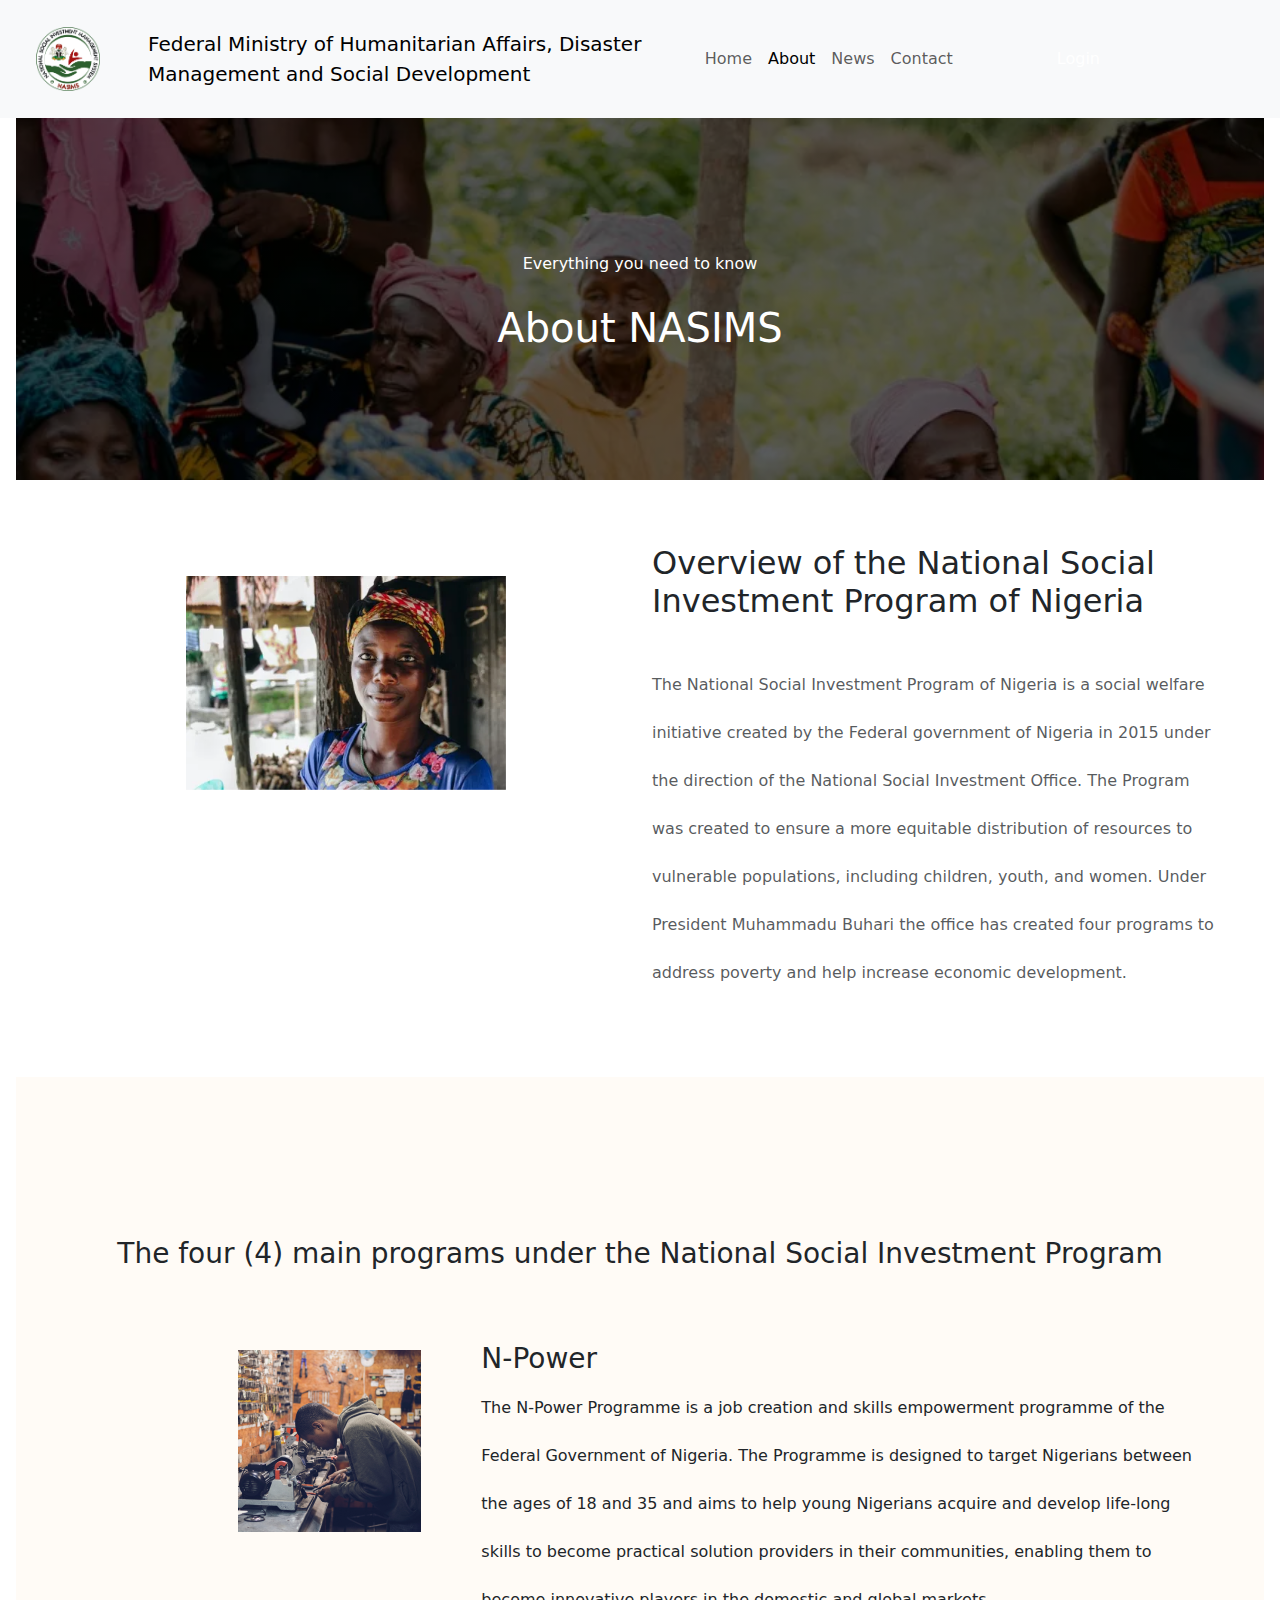
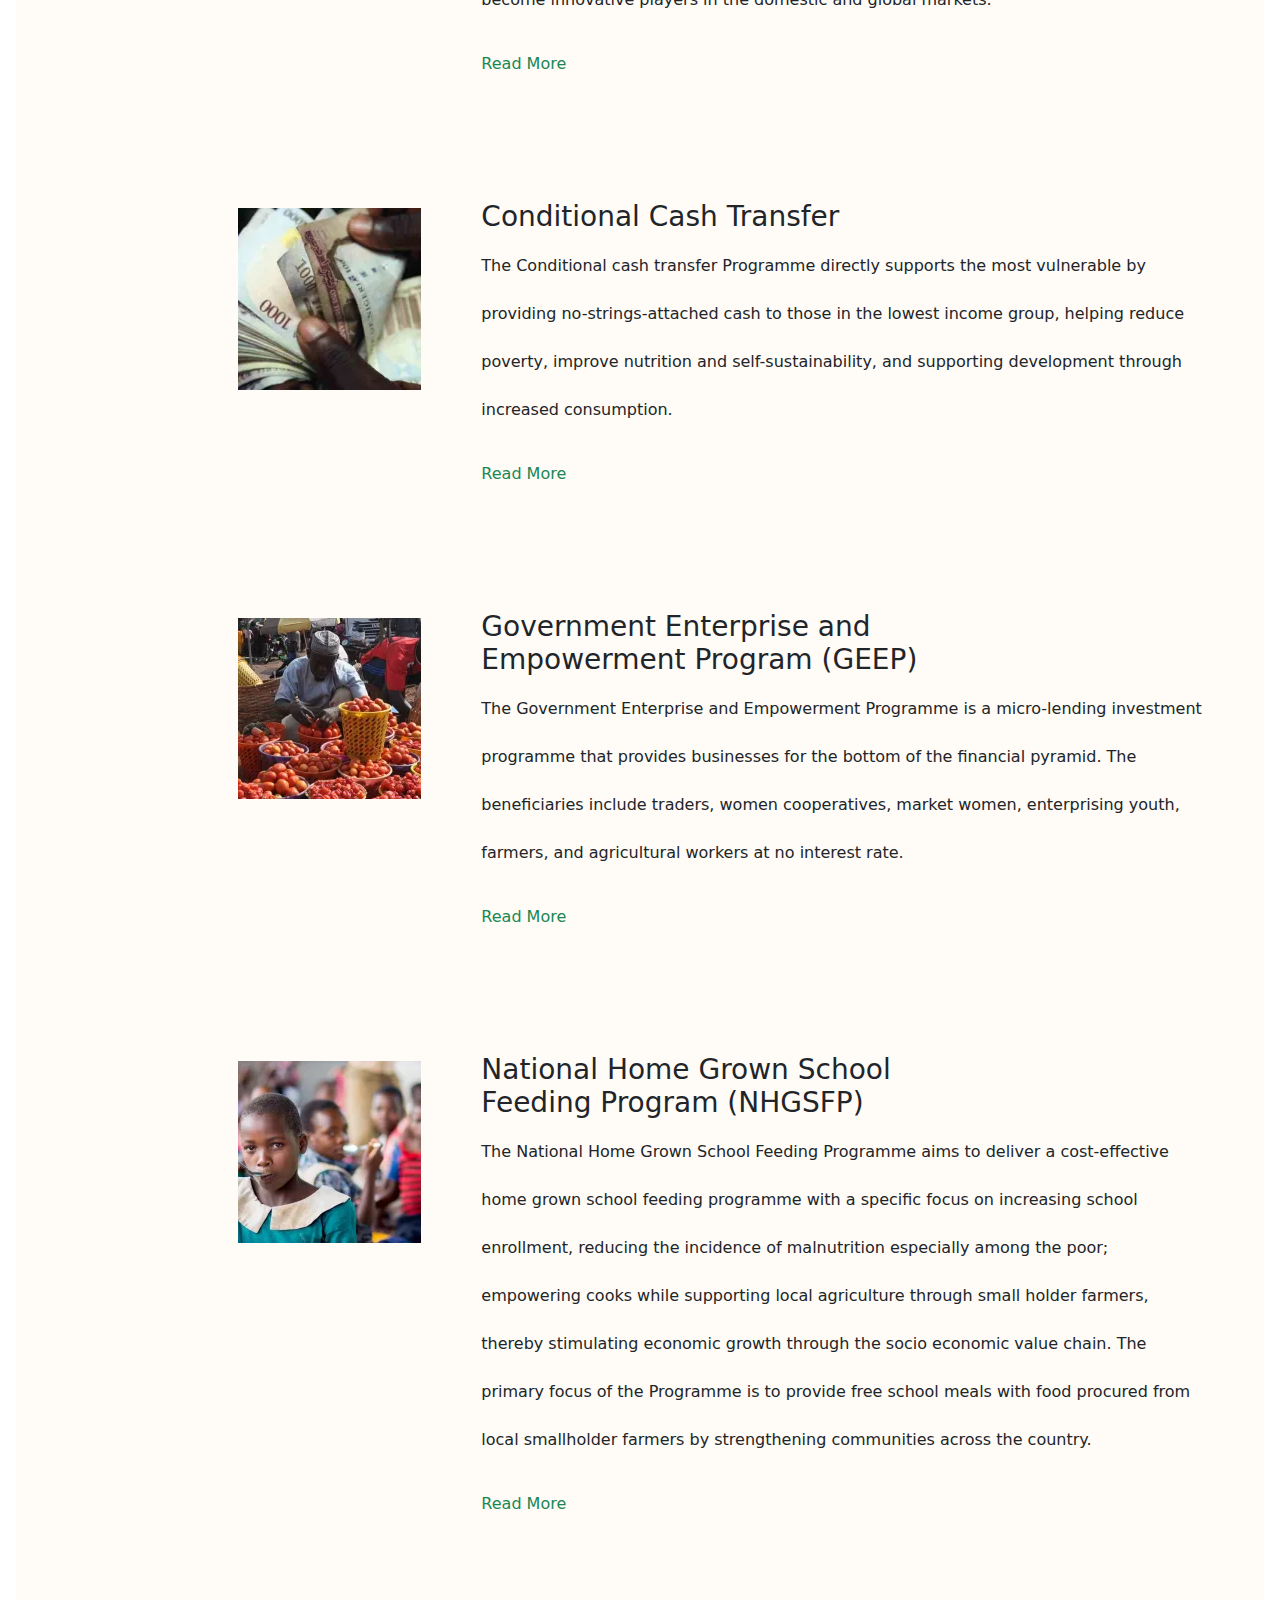
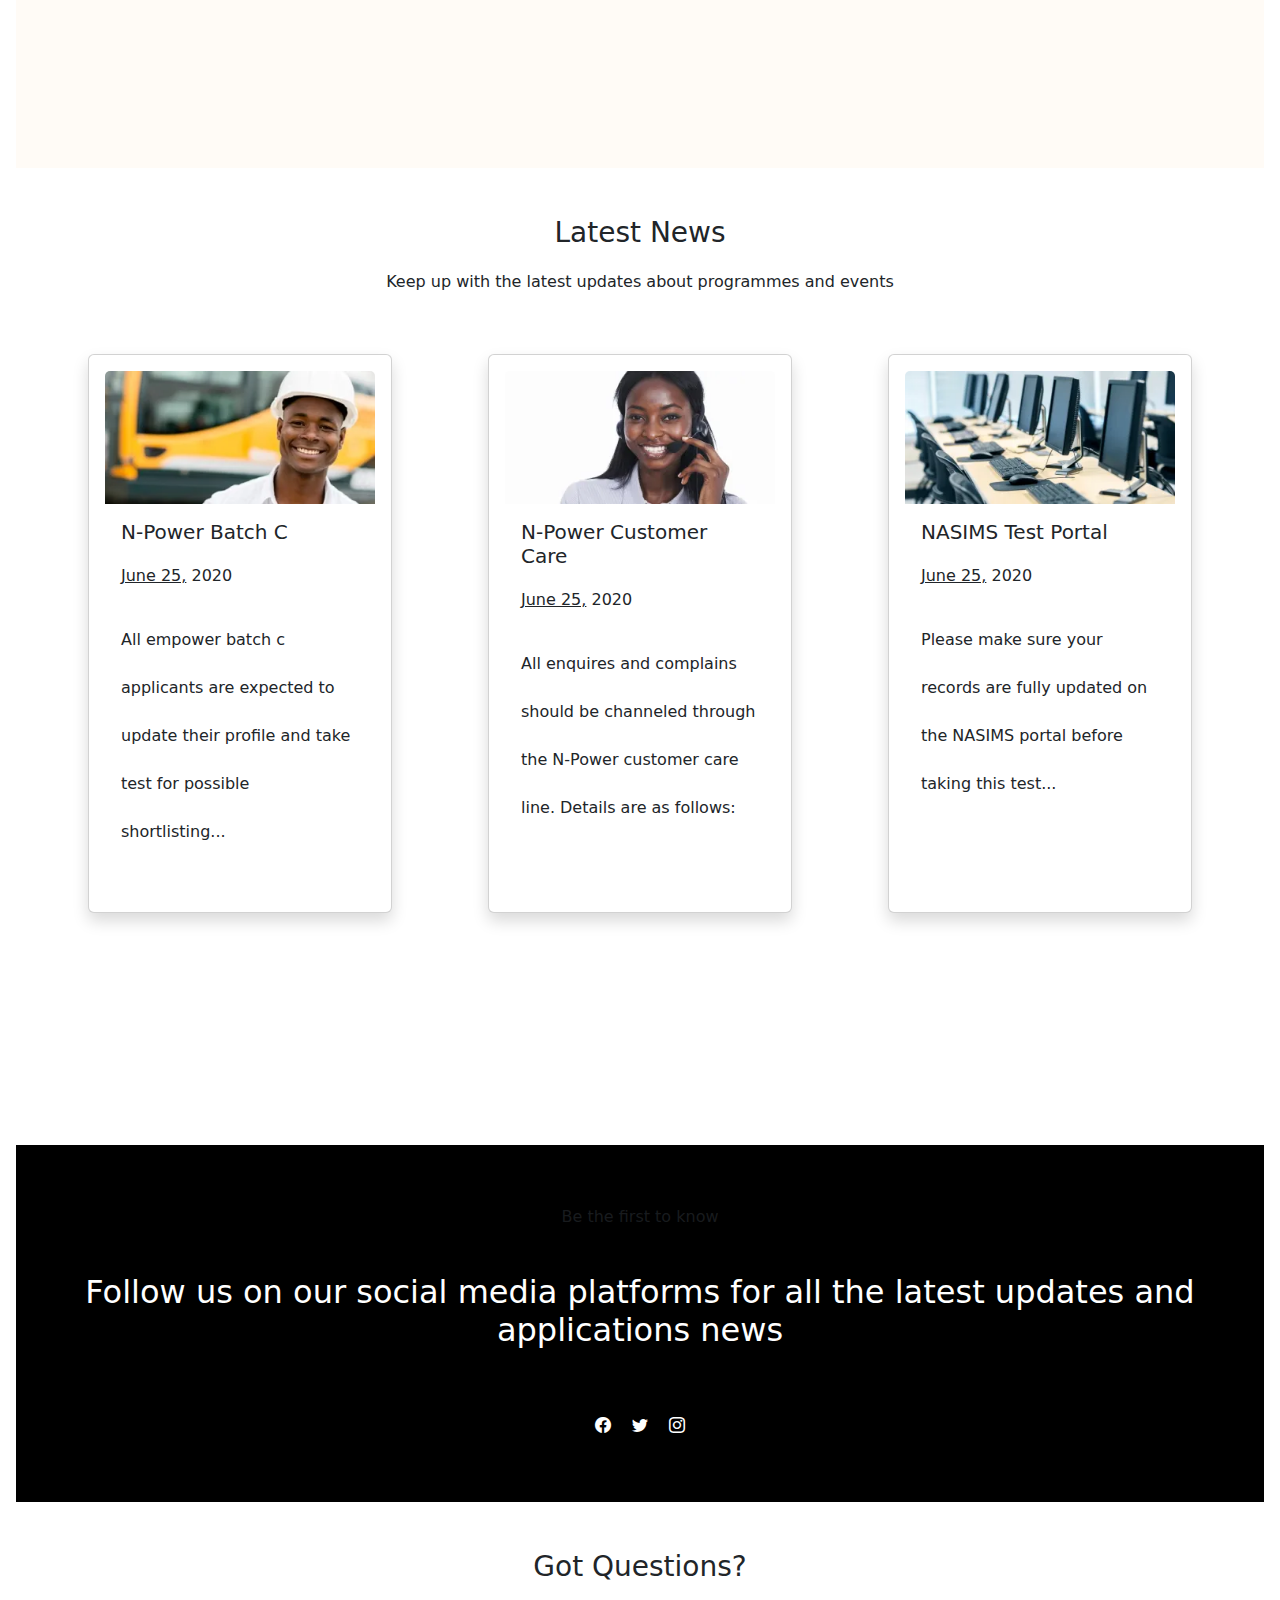
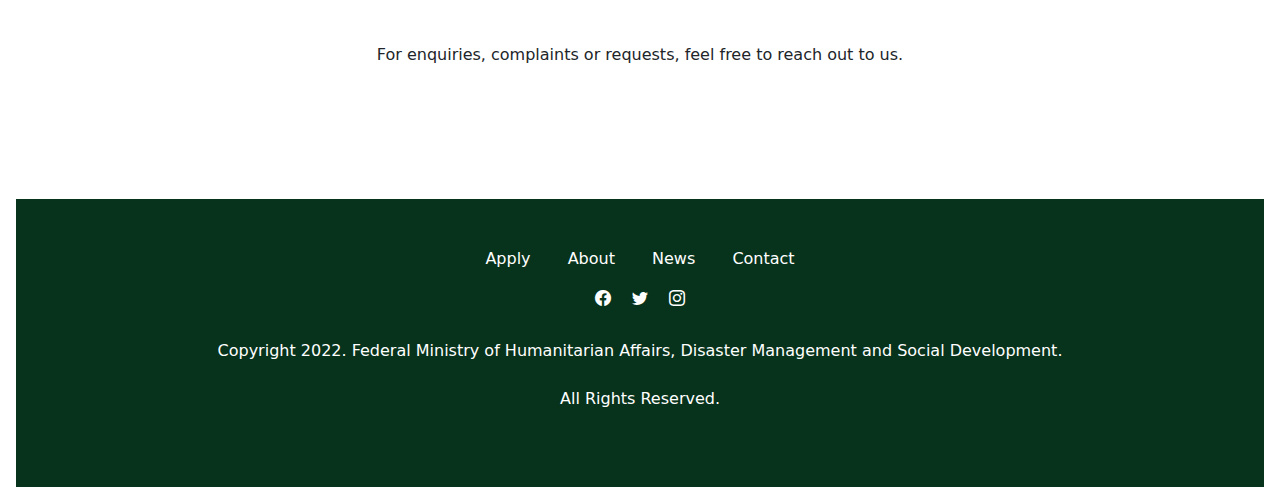
==== about.html @ 22cd4579 "Upated mobile and Desktop" ====
<html lang="en">
  <head>
    <meta charset="UTF-8" />
    <meta http-equiv="X-UA-Compatible" content="IE=edge" />
    <meta name="viewport" content="width=device-width, initial-scale=1.0" />
    <title>Home - NASIMS</title>
    <link
      rel="stylesheet"
      href="https://cdn.jsdelivr.net/npm/bootstrap@5.2.1/dist/css/bootstrap.min.css"
    />
    <link rel="icon" href="/favicon.ico" />
    <link
      rel="stylesheet"
      href="https://cdn.jsdelivr.net/npm/bootstrap-icons@1.9.1/font/bootstrap-icons.css"
    />
    <link rel="stylesheet" href="/style.css" />
  </head>

  <body>
    <!-- Navbar -->

    <nav class="navbar fixed-top navbar-expand-lg bg-light p-4">
      <div class="container-fluid">
        <img src="/Photos/logo.png" alt="logo" style="width: 4rem" />
        <a class="navbar-brand d-none d-lg-block ms-5" href="#"
          >Federal Ministry of Humanitarian Affairs, Disaster <br />
          Management and Social Development</a
        >
        <button
          class="navbar-toggler"
          type="button"
          data-bs-toggle="collapse"
          data-bs-target="#navbarNavAltMarkup"
          aria-controls="navbarNavAltMarkup"
          aria-expanded="false"
          aria-label="Toggle navigation"
        >
          <span class="navbar-toggler-icon"></span>
        </button>
        <div
          class="collapse navbar-collapse justify-content-end me-5"
          id="navbarNavAltMarkup"
        >
          <div class="navbar-nav text-center">
            <a class="nav-link mt-2" aria-current="page" href="/index.html"
              >Home</a
            >
            <a class="nav-link mt-2 active" href="#">About</a>
            <a class="nav-link mt-2" href="/News.html">News</a>
            <a class="nav-link mt-2" href="/Contact.html">Contact</a>
            <a
              class="nav-link btn btn-success text-white py-3 px-5 mx-5"
              href="#"
              >Login</a
            >
          </div>
        </div>
      </div>
    </nav>

    <section id="aboutpagetop">
      <p>Everything you need to know</p>
      <h1>About NASIMS</h1>
    </section>

    <section class="row my-5 px-5">
      <div class="text-center p-5 col-12 col-lg-6">
        <img src="/Photos/about2.jpg" alt="" style="width: 20rem" />
      </div>
      <div class="text-center col-12 col-lg-6 text-lg-start">
        <h2 class="py-3">
          Overview of the National Social Investment Program of Nigeria
        </h2>
        <p class="py-3 text-muted">
          The National Social Investment Program of Nigeria is a social welfare
          initiative created by the Federal government of Nigeria in 2015 under
          the direction of the National Social Investment Office. The Program
          was created to ensure a more equitable distribution of resources to
          vulnerable populations, including children, youth, and women. Under
          President Muhammadu Buhari the office has created four programs to
          address poverty and help increase economic development.
        </p>
      </div>
    </section>

    <article id="programs-artice">
      <h3 class="text-center px-3">
        The four (4) main programs under the National Social Investment Program
      </h3>
      <div class="p-3">
        <div class="row py-5">
          <div
            class="text-center ps-5 pt-2 text-md-start text-lg-end col-12 col-lg-4"
          >
            <img src="/Photos/npower.380eac3.png" alt="" />
          </div>
          <div
            class="text-center px-5 col-12 text-md-start col-lg-8 text-lg-start"
          >
            <h3>N-Power</h3>
            <p>
              The N-Power Programme is a job creation and skills empowerment
              programme of the Federal Government of Nigeria. The Programme is
              designed to target Nigerians between the ages of 18 and 35 and
              aims to help young Nigerians acquire and develop life-long skills
              to become practical solution providers in their communities,
              enabling them to become innovative players in the domestic and
              global markets.
            </p>
            <p>
              <a href="#" class="text-success text-decoration-none"
                >Read More</a
              >
            </p>
          </div>
        </div>

        <!-- SECOND -->
        <div class="row py-5">
          <div
            class="text-center ps-5 pt-2 text-md-start text-lg-end col-12 col-lg-4"
          >
            <img src="/Photos/cct.b6c84eb.png" alt="" />
          </div>
          <div
            class="text-center px-5 col-12 text-md-start col-lg-8 text-lg-start"
          >
            <h3>Conditional Cash Transfer</h3>
            <p>
              The Conditional cash transfer Programme directly supports the most
              vulnerable by providing no-strings-attached cash to those in the
              lowest income group, helping reduce poverty, improve nutrition and
              self-sustainability, and supporting development through increased
              consumption.
            </p>
            <p>
              <a href="#" class="text-success text-decoration-none"
                >Read More</a
              >
            </p>
          </div>
        </div>

        <!-- THIRD -->
        <div class="row py-5">
          <div
            class="text-center ps-5 pt-2 text-md-start text-lg-end col-12 col-lg-4"
          >
            <img src="/Photos/geep.065fda1.webp" alt="" />
          </div>
          <div
            class="text-center px-5 col-12 text-md-start col-lg-8 text-lg-start"
          >
            <h3>
              Government Enterprise and <br />
              Empowerment Program (GEEP)
            </h3>
            <p>
              The Government Enterprise and Empowerment Programme is a
              micro-lending investment programme that provides businesses for
              the bottom of the financial pyramid. The beneficiaries include
              traders, women cooperatives, market women, enterprising youth,
              farmers, and agricultural workers at no interest rate.
            </p>
            <p>
              <a href="#" class="text-success text-decoration-none"
                >Read More</a
              >
            </p>
          </div>
        </div>
        <!-- FOURTH -->
        <div class="row py-5">
          <div
            class="text-center ps-5 pt-2 text-md-start text-lg-end col-12 col-lg-4"
          >
            <img src="/Photos/hgsf.12c6fa3.webp" alt="" />
          </div>
          <div
            class="text-center px-5 col-12 text-md-start col-lg-8 text-lg-start"
          >
            <h3>
              National Home Grown School <br />
              Feeding Program (NHGSFP)
            </h3>
            <p>
              The National Home Grown School Feeding Programme aims to deliver a
              cost-effective home grown school feeding programme with a specific
              focus on increasing school enrollment, reducing the incidence of
              malnutrition especially among the poor; empowering cooks while
              supporting local agriculture through small holder farmers, thereby
              stimulating economic growth through the socio economic value
              chain. The primary focus of the Programme is to provide free
              school meals with food procured from local smallholder farmers by
              strengthening communities across the country.
            </p>
            <p>
              <a href="#" class="text-success text-decoration-none"
                >Read More</a
              >
            </p>
          </div>
        </div>
      </div>
    </article>

    <!-- All the footer -->

    <section class="mt-5 mx-5">
      <h3 class="text-center">Latest News</h3>
      <p class="text-center px-4 mb-5">
        Keep up with the latest updates about programmes and events
      </p>
    </section>

    <section class="row mx-3 justify-content-center" id="cards">
      <div class="card shadow p-3 mb-5 bg-white rounded col-md-3">
        <img src="/Photos/engineer.jpg" class="card-img-top" alt="..." />
        <div class="card-body">
          <h5 class="card-title">N-Power Batch C</h5>
          <p class="card-date"><u>June 25,</u> 2020</p>
          <p class="card-text mb-4">
            All empower batch c applicants are expected to update their profile
            and take test for possible shortlisting...
          </p>
        </div>
      </div>
      <div class="card shadow p-3 mb-5 bg-white rounded col-md-3">
        <img src="/Photos/call.jpg" class="card-img-top" alt="..." />
        <div class="card-body">
          <h5 class="card-title">N-Power Customer Care</h5>
          <p class="card-date"><u>June 25,</u> 2020</p>
          <p class="card-text mb-4">
            All enquires and complains should be channeled through the N-Power
            customer care line. Details are as follows:
          </p>
        </div>
      </div>
      <div class="card shadow p-3 mb-5 bg-white rounded col-md-3">
        <img src="/Photos/ict.jpg" class="card-img-top" alt="..." />
        <div class="card-body">
          <h5 class="card-title">NASIMS Test Portal</h5>
          <p class="card-date"><u>June 25,</u> 2020</p>
          <p class="card-text mb-4">
            Please make sure your records are fully updated on the NASIMS portal
            before taking this test...
          </p>
        </div>
      </div>
      <div class="text-center my-2">
        <a
          class="nav-link btn btn-success text-white py-3 px-5 d-inline text-center"
          href="#"
          >Read more</a
        >
      </div>
    </section>

    <footer class="text-center">
      <div class="py-5 mb-2 mt-5 text-white bg-black">
        <p class="text-white text-muted">Be the first to know</p>
        <h2 class="mb-5 p-3">
          Follow us on our social media platforms for all the latest updates and
          applications news
        </h2>
        <div class="my-3">
          <i class="bi bi-facebook mx-2"></i>
          <i class="bi bi-twitter mx-2"></i>
          <i class="bi bi-instagram mx-2"></i>
        </div>
      </div>
      <div class="my-5">
        <h3>Got Questions?</h3>
        <p class="my-5 mx-2">
          For enquiries, complaints or requests, feel free to reach out to us.
        </p>
        <a
          class="nav-link btn btn-success text-white py-3 px-5 d-inline"
          href="#"
          >Contact Us</a
        >
      </div>
      <div class="bg py-5 text-white" style="background-color: #07321b">
        <a href="#" class="text-decoration-none mx-3" style="color: #ffff">
          Apply</a
        >
        <a href="#" class="text-decoration-none mx-3" style="color: #ffff">
          About</a
        >
        <a href="#" class="text-decoration-none mx-3" style="color: #ffff">
          News</a
        >
        <a href="#" class="text-decoration-none mx-3" style="color: #ffff">
          Contact</a
        >
        <div class="my-3">
          <i class="bi bi-facebook mx-2"></i>
          <i class="bi bi-twitter mx-2"></i>
          <i class="bi bi-instagram mx-2"></i>
        </div>
        <p class="px-5">
          Copyright 2022. Federal Ministry of Humanitarian Affairs, Disaster
          Management and Social Development. <br />
          All Rights Reserved.
        </p>
      </div>
    </footer>

    <script src="https://cdn.jsdelivr.net/npm/bootstrap@5.2.1/dist/js/bootstrap.bundle.min.js"></script>
  </body>
</html>
---- style.css ----
body {
  padding: 0 1rem;
}

@media (max-width: 767px) {
  #first-carousel-slide {
    color: #ffff;
    padding: 13rem 0;
    text-align: center;
    background-image: linear-gradient(rgba(0, 0, 0, 0.6), rgba(0, 0, 0, 0.6)),
      url(/Photos/hero.jpg);
    background-position: center;
    background-size: cover;
    background-repeat: no-repeat;
  }
  #second-carousel-slide {
    color: #ffff;
    padding: 13rem 0;
    text-align: center;
    background-image: linear-gradient(rgba(0, 0, 0, 0.6), rgba(0, 0, 0, 0.6)),
      url(/Photos/image2.jpg);
    background-position: center;
    background-size: cover;
    background-repeat: no-repeat;
  }
  #third-carousel-slide {
    color: #ffff;
    padding: 13rem 0;
    text-align: center;
    background-image: linear-gradient(rgba(0, 0, 0, 0.6), rgba(0, 0, 0, 0.6)),
      url(/Photos/hero3.jpg);
    background-position: center;
    background-size: cover;
    background-repeat: no-repeat;
  }

  #second-c {
    margin: auto;
    text-align: center;
  }
}

@media (min-width: 768px) {
  #carousel-inner {
    text-align: start;
  }
  .logo-text {
    padding: 10rem 5rem 0;
    background-color: #fffbf6;
  }
  .logo-text1 {
    padding: 10rem 5rem 0;
    background-color: #f2fcf9;
  }
  .logo-text2 {
    padding: 10rem 5rem 0;
    background-color: #f8f0ee;
  }
  #cards {
    gap: 6rem;
  }
}
#aboutpagetop {
  color: #ffff;
  margin: auto;
  padding: 15rem 10rem;
  height: 15rem;
  text-align: center;
  background-image: linear-gradient(rgba(0, 0, 0, 0.6), rgba(0, 0, 0, 0.6)),
    url(/Photos/about1.jpg);
  background-position: center;
  background-size: cover;
  background-repeat: no-repeat;
}
#programs-artice {
  background-color: #fffbf6;
  padding: 10rem 0rem;
}
/* News page */
.first-bg {
  background-color: #f9ecdc;
  height: 25rem;
  color: #000;
}

#heading-01 {
  padding-top: 13rem;
}

p {
  line-height: 3rem;
}
#contactpage {
  padding: 8rem 25rem;
}
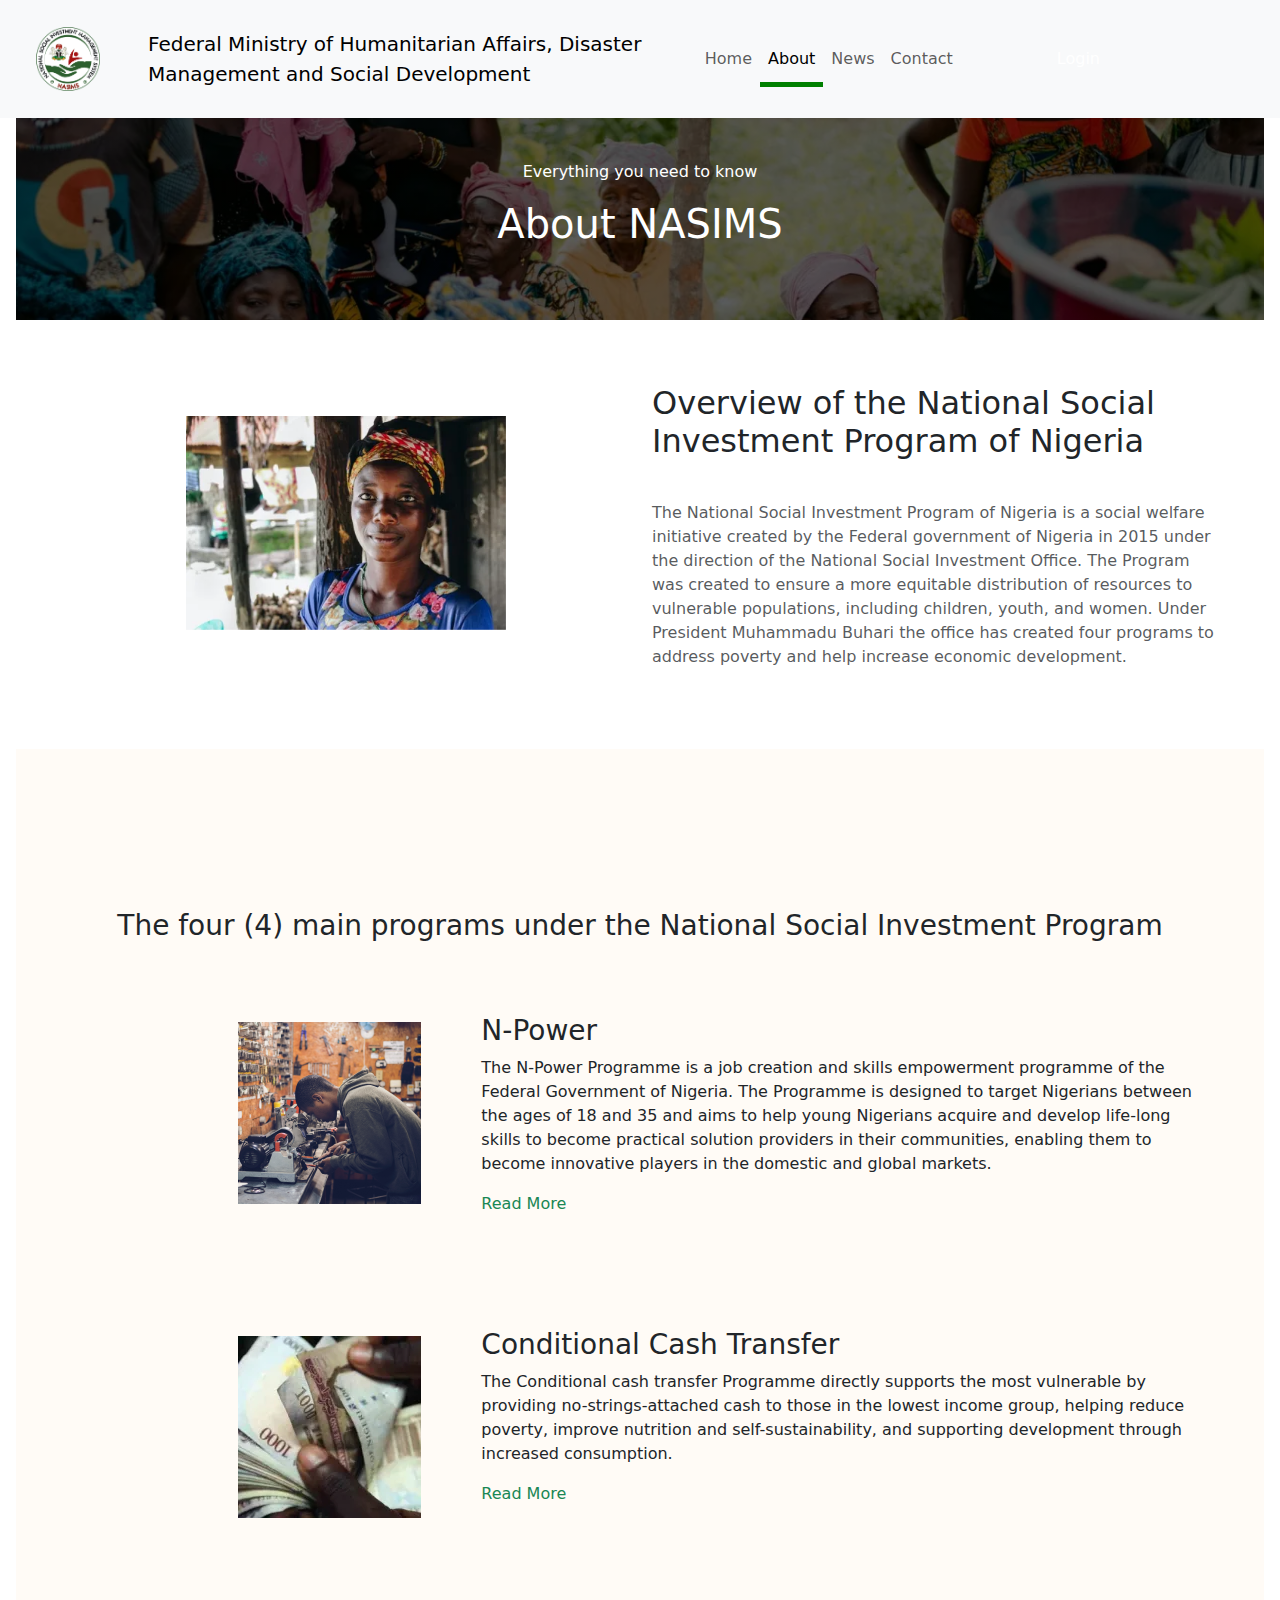
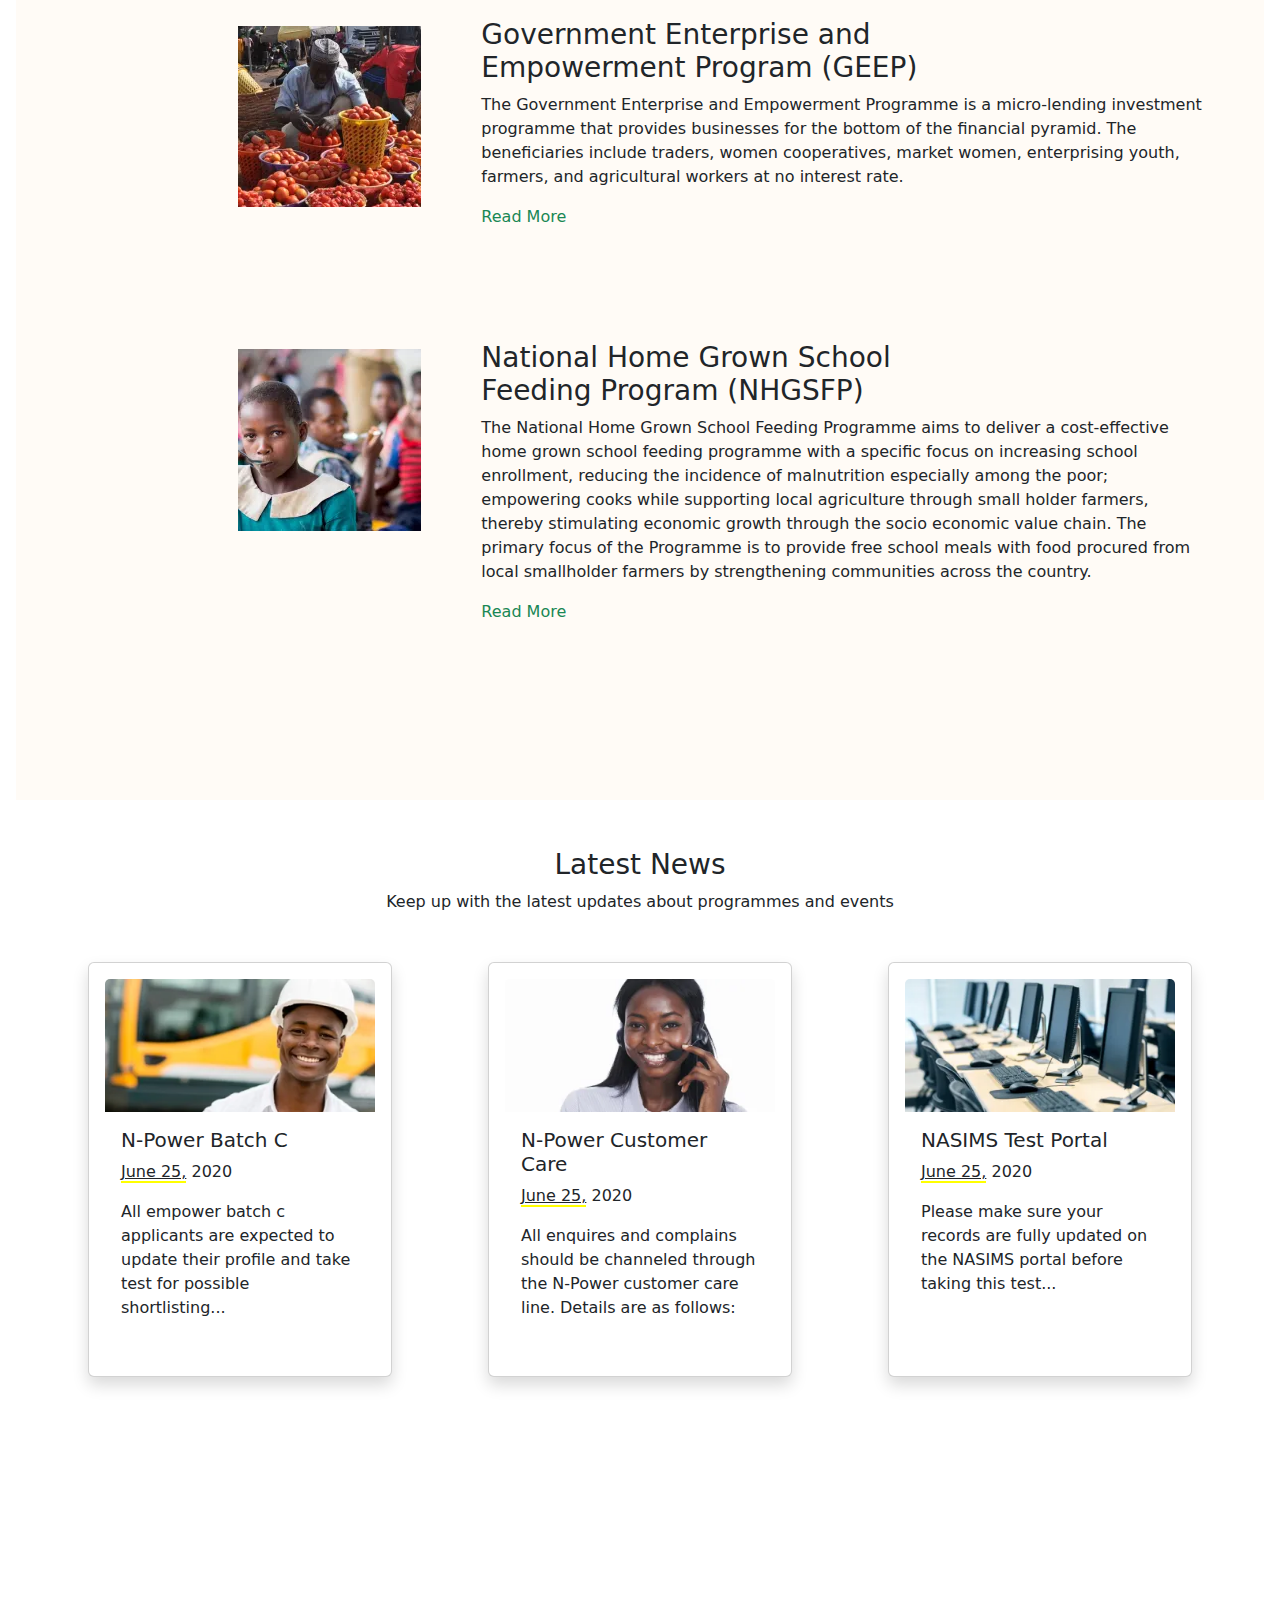
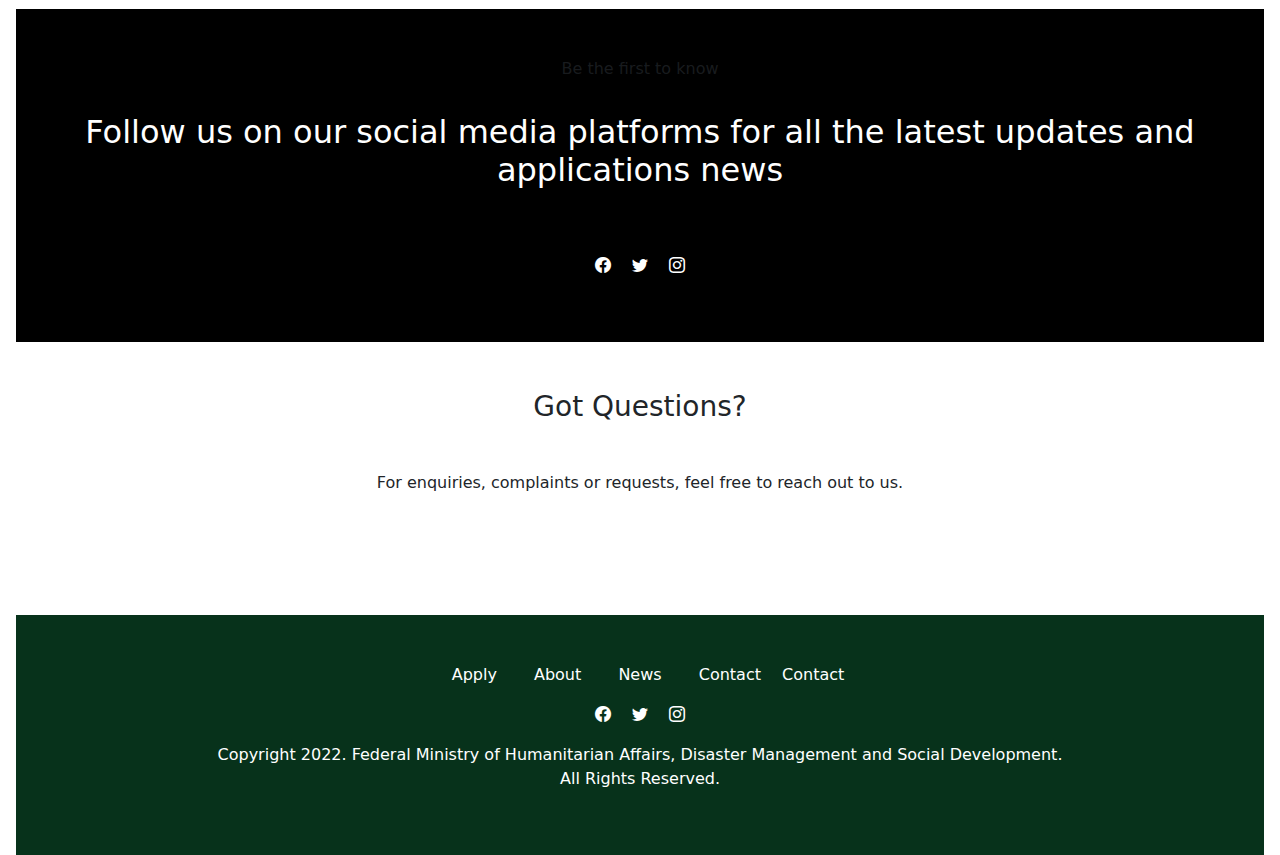
==== commit 59cf5824: "update on mobile and desktop" ====
--- a/about.html
+++ b/about.html
@@ -60,7 +60,7 @@
 
     <section id="aboutpagetop">
       <p>Everything you need to know</p>
-      <h1>About NASIMS</h1>
+      <h1 class="px-5">About NASIMS</h1>
     </section>
 
     <section class="row my-5 px-5">
@@ -284,14 +284,27 @@
         <a href="#" class="text-decoration-none mx-3" style="color: #ffff">
           Apply</a
         >
-        <a href="#" class="text-decoration-none mx-3" style="color: #ffff">
+        <a
+          href="/about.html"
+          class="text-decoration-none mx-3"
+          style="color: #ffff"
+        >
           About</a
         >
-        <a href="#" class="text-decoration-none mx-3" style="color: #ffff">
+        <a
+          href="/News.html"
+          class="text-decoration-none mx-3"
+          style="color: #ffff"
+        >
           News</a
         >
-        <a href="#" class="text-decoration-none mx-3" style="color: #ffff">
+        <a
+          href="/Contact.html"
+          class="text-decoration-none mx-3"
+          style="color: #ffff"
+        >
           Contact</a
+        > Contact</a
         >
         <div class="my-3">
           <i class="bi bi-facebook mx-2"></i>
--- a/style.css
+++ b/style.css
@@ -4,8 +4,9 @@
 
 @media (max-width: 767px) {
   #first-carousel-slide {
+    height: 50rem;
     color: #ffff;
-    padding: 13rem 0;
+    padding: 10.8rem 0;
     text-align: center;
     background-image: linear-gradient(rgba(0, 0, 0, 0.6), rgba(0, 0, 0, 0.6)),
       url(/Photos/hero.jpg);
@@ -14,6 +15,7 @@
     background-repeat: no-repeat;
   }
   #second-carousel-slide {
+    height: 50rem;
     color: #ffff;
     padding: 13rem 0;
     text-align: center;
@@ -24,8 +26,9 @@
     background-repeat: no-repeat;
   }
   #third-carousel-slide {
+    height: 50rem;
     color: #ffff;
-    padding: 13rem 0;
+    padding: 13.8rem 0;
     text-align: center;
     background-image: linear-gradient(rgba(0, 0, 0, 0.6), rgba(0, 0, 0, 0.6)),
       url(/Photos/hero3.jpg);
@@ -38,9 +41,15 @@
     margin: auto;
     text-align: center;
   }
+  .first-carousel-logo {
+    margin: auto;
+  }
 }
 
 @media (min-width: 768px) {
+  nav .active {
+    border-bottom: 5px solid green;
+  }
   #carousel-inner {
     text-align: start;
   }
@@ -63,8 +72,8 @@
 #aboutpagetop {
   color: #ffff;
   margin: auto;
-  padding: 15rem 10rem;
-  height: 15rem;
+  padding: 10rem 7rem;
+  height: 12rem;
   text-align: center;
   background-image: linear-gradient(rgba(0, 0, 0, 0.6), rgba(0, 0, 0, 0.6)),
     url(/Photos/about1.jpg);
@@ -74,12 +83,12 @@
 }
 #programs-artice {
   background-color: #fffbf6;
-  padding: 10rem 0rem;
+  padding: 10rem 0 6rem;
 }
 /* News page */
 .first-bg {
   background-color: #f9ecdc;
-  height: 25rem;
+  height: 23rem;
   color: #000;
 }
 
@@ -87,9 +96,9 @@
   padding-top: 13rem;
 }
 
-p {
-  line-height: 3rem;
+u {
+  border-bottom: 2px solid yellow;
 }
-#contactpage {
-  padding: 8rem 25rem;
+.cardcarousel {
+  height: 10rem;
 }
